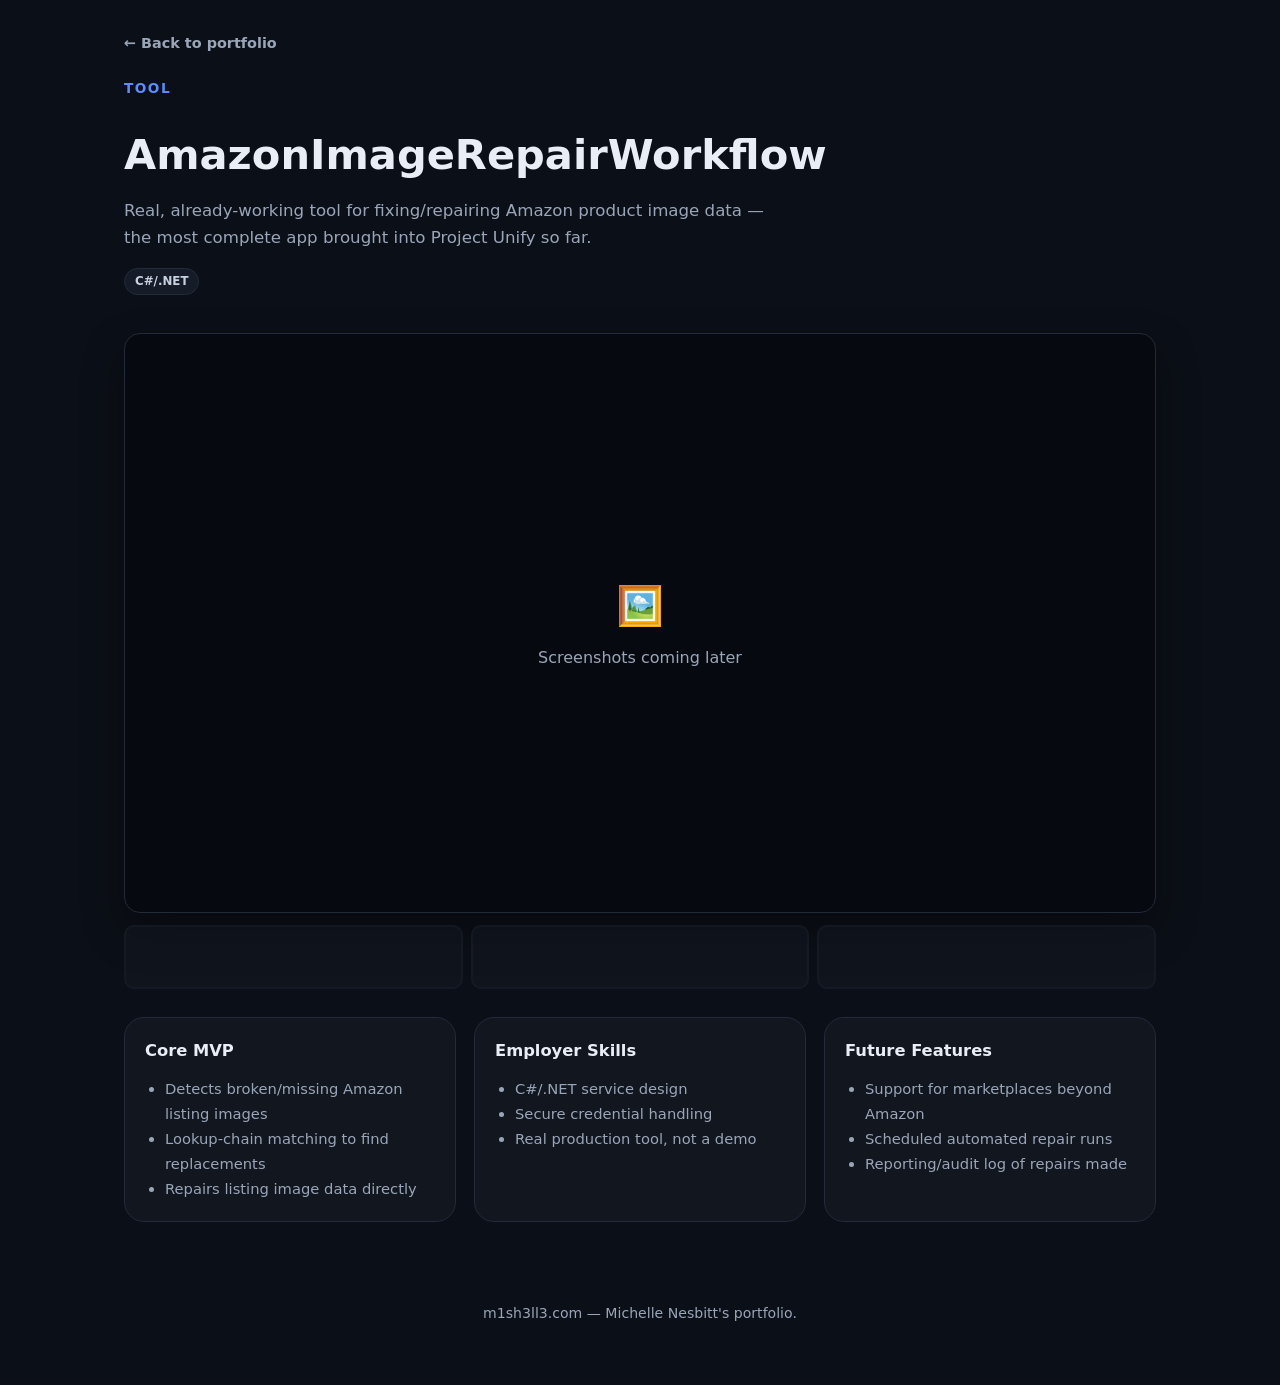
==== apps/amazonimagerepairworkflow.html @ 25e80e15 "Add portfolio site" ====
<!DOCTYPE html>
<html lang="en">
<head>
<meta charset="UTF-8" />
<meta name="viewport" content="width=device-width, initial-scale=1" />
<title>AmazonImageRepairWorkflow — Michelle Nesbitt</title>
<link rel="stylesheet" href="../styles.css" />
</head>
<body>
<main id="main" style="padding-bottom:40px;">
  <a class="back-link" href="../index.html#work">← Back to portfolio</a>
  <section class="detail-hero">
    <span class="hero-eyebrow">Tool</span>
    <h1>AmazonImageRepairWorkflow</h1>
    <p class="lead">Real, already-working tool for fixing/repairing Amazon product image data — the most complete app brought into Project Unify so far.</p>
    <div class="card-badges">
      <span class="card-badge">C#/.NET</span>
    </div>
  </section>

  <div class="detail-slideshow">
    <div class="detail-placeholder"><span class="icon">🖼️</span><span>Screenshots coming later</span></div>
  </div>
  <div class="detail-thumbs">
    <button type="button" disabled style="opacity:.4;cursor:default;"></button>
    <button type="button" disabled style="opacity:.4;cursor:default;"></button>
    <button type="button" disabled style="opacity:.4;cursor:default;"></button>
  </div>

  <div class="sections">
    <div class="section-card">
      <h3>Core MVP</h3>
      <ul>
        <li>Detects broken/missing Amazon listing images</li>
        <li>Lookup-chain matching to find replacements</li>
        <li>Repairs listing image data directly</li>
      </ul>
    </div>
    <div class="section-card">
      <h3>Employer Skills</h3>
      <ul>
        <li>C#/.NET service design</li>
        <li>Secure credential handling</li>
        <li>Real production tool, not a demo</li>
      </ul>
    </div>
    <div class="section-card">
      <h3>Future Features</h3>
      <ul>
        <li>Support for marketplaces beyond Amazon</li>
        <li>Scheduled automated repair runs</li>
        <li>Reporting/audit log of repairs made</li>
      </ul>
    </div>
  </div>
</main>
<footer>m1sh3ll3.com — Michelle Nesbitt's portfolio.</footer>
<script src="../script.js"></script>
</body>
</html>
---- styles.css ----
:root {
  --bg: #0b0f17;
  --paper: #11161f;
  --paper-soft: #161c27;
  --ink: #e8edf6;
  --muted: #9aa6b8;
  --line: #232b3a;
  --accent: #5b8cff;
  --accent-soft: rgba(91, 140, 255, 0.12);
  --accent-line: rgba(91, 140, 255, 0.35);
  --success: #34d399;
  --warning: #f59e0b;
  --shadow: 0 18px 40px rgba(0,0,0,0.35);
  --radius: 16px;
}

* { box-sizing: border-box; }
html { scroll-behavior: smooth; }
body {
  margin: 0;
  background: var(--bg);
  color: var(--ink);
  font-family: "Segoe UI", system-ui, Arial, sans-serif;
  line-height: 1.6;
}

a { color: var(--accent); }

.skip-link {
  position: absolute; left: -999px; top: 0;
  background: var(--accent); color: #fff; padding: 10px 16px; border-radius: 8px; z-index: 100;
}
.skip-link:focus { left: 12px; top: 12px; }

:focus-visible { outline: 2px solid var(--accent); outline-offset: 3px; }

/* ---------- Nav ---------- */
header.nav {
  position: sticky; top: 0; z-index: 20;
  background: rgba(11, 15, 23, 0.85);
  backdrop-filter: blur(10px);
  border-bottom: 1px solid var(--line);
}
.nav-inner {
  max-width: 1080px; margin: 0 auto;
  display: flex; align-items: center; justify-content: space-between;
  padding: 14px 24px;
}
.nav-logo { font-weight: 800; color: var(--ink); text-decoration: none; letter-spacing: 0.5px; }
.nav-logo span { color: var(--accent); }
.nav-links { display: flex; gap: 22px; list-style: none; margin: 0; padding: 0; }
.nav-links a { color: var(--muted); text-decoration: none; font-weight: 600; font-size: 0.92rem; }
.nav-links a:hover { color: var(--ink); }
.nav-cta {
  background: var(--accent); color: #fff; padding: 8px 16px; border-radius: 999px;
  font-weight: 700; font-size: 0.88rem; text-decoration: none;
}
.nav-toggle { display: none; }

/* ---------- Hero ---------- */
main { max-width: 1080px; margin: 0 auto; padding: 0 24px; }

.hero {
  padding: 90px 0 70px;
  display: grid;
  grid-template-columns: 1.3fr 1fr;
  gap: 40px;
  align-items: center;
}
.hero-eyebrow {
  display: inline-block; color: var(--accent); font-weight: 700; font-size: 0.85rem;
  letter-spacing: 1.5px; text-transform: uppercase; margin-bottom: 14px;
}
.hero h1 { font-size: clamp(2.2rem, 5vw, 3.4rem); margin: 0 0 14px; line-height: 1.1; }
.hero h1 .accent { color: var(--accent); }
.hero p.lead { color: var(--muted); font-size: 1.08rem; max-width: 520px; margin: 0 0 26px; }
.hero-actions { display: flex; gap: 12px; flex-wrap: wrap; }
.btn {
  display: inline-flex; align-items: center; gap: 8px;
  padding: 11px 20px; border-radius: 10px; font-weight: 700; font-size: 0.92rem;
  text-decoration: none; border: 1px solid transparent;
}
.btn-primary { background: var(--accent); color: #fff; }
.btn-primary:hover { background: #4877e6; }
.btn-secondary { background: transparent; color: var(--ink); border-color: var(--line); }
.btn-secondary:hover { border-color: var(--accent); color: var(--accent); }

.hero-card {
  background: var(--paper); border: 1px solid var(--line); border-radius: var(--radius);
  padding: 22px; box-shadow: var(--shadow);
}
.hero-card dl { margin: 0; display: grid; gap: 14px; }
.hero-card dt { font-size: 0.78rem; color: var(--muted); text-transform: uppercase; letter-spacing: 0.6px; margin-bottom: 2px; }
.hero-card dd { margin: 0; font-weight: 650; }

/* ---------- Section shell ---------- */
section { padding: 60px 0; border-top: 1px solid var(--line); }
section:first-of-type { border-top: none; }
.section-head { margin-bottom: 28px; }
.section-eyebrow { color: var(--accent); font-weight: 700; font-size: 0.8rem; letter-spacing: 1.2px; text-transform: uppercase; }
.section-head h2 { margin: 6px 0 8px; font-size: 1.7rem; }
.section-head p { color: var(--muted); margin: 0; max-width: 620px; }

/* ---------- About ---------- */
.about-grid { display: grid; grid-template-columns: repeat(2, 1fr); gap: 14px; }
.about-item {
  background: var(--paper); border: 1px solid var(--line); border-radius: 12px; padding: 16px 18px;
}
.about-item strong { display: block; color: var(--ink); margin-bottom: 4px; }
.about-item span { color: var(--muted); font-size: 0.92rem; }

/* ---------- Experience timeline ---------- */
.timeline { display: grid; gap: 18px; }
.job {
  background: var(--paper); border: 1px solid var(--line); border-left: 3px solid var(--accent);
  border-radius: 12px; padding: 18px 22px;
}
.job-head { display: flex; justify-content: space-between; align-items: baseline; gap: 12px; flex-wrap: wrap; }
.job h3 { margin: 0; font-size: 1.08rem; }
.job-period { color: var(--accent); font-size: 0.85rem; font-weight: 700; }
.job-role { color: var(--muted); font-size: 0.92rem; margin: 2px 0 10px; }
.job ul { margin: 0; padding-left: 20px; color: #c7d0de; }
.job li { margin: 4px 0; }

/* ---------- Skills ---------- */
.skill-row { display: flex; flex-wrap: wrap; gap: 10px; }
.skill {
  background: var(--accent-soft); border: 1px solid var(--accent-line); color: var(--accent);
  border-radius: 999px; padding: 7px 16px; font-size: 0.88rem; font-weight: 650;
}

/* ---------- Project grid ---------- */
.project-grid { display: grid; grid-template-columns: repeat(auto-fit, minmax(300px, 1fr)); gap: 22px; }
.card {
  background: var(--paper); border: 1px solid var(--line); border-radius: var(--radius);
  overflow: hidden; display: flex; flex-direction: column;
  transition: transform 0.18s ease, border-color 0.18s ease;
}
.card:hover { transform: translateY(-4px); border-color: var(--accent-line); }
.card-title { padding: 16px 20px 0; }
.card-title h3 { margin: 0; font-size: 1.05rem; color: var(--ink); }
.card-media {
  position: relative; aspect-ratio: 16/10; background: #060a10; overflow: hidden;
  margin-top: 10px;
}
.card-media img {
  position: absolute; inset: 0; width: 100%; height: 100%; object-fit: contain;
  opacity: 0; transition: opacity 0.25s ease;
}
.card-media img.active { opacity: 1; }
.card-thumbs { display: flex; gap: 6px; padding: 8px; background: var(--paper-soft); }
.card-thumbs button {
  flex: 1; height: 30px; border-radius: 6px; border: 2px solid var(--line);
  background-size: cover; background-position: center; cursor: pointer; padding: 0;
}
.card-thumbs button.active, .card-thumbs button:hover { border-color: var(--accent); }
.card-thumbs button:focus-visible { outline: 2px solid var(--accent); outline-offset: 2px; }
.card-body { padding: 18px 20px 20px; flex: 1; display: flex; flex-direction: column; }
.card-body h3 { margin: 0 0 8px; font-size: 1.05rem; }
.card-body p { color: var(--muted); font-size: 0.92rem; margin: 0 0 12px; flex: 1; }
.card-badges { display: flex; flex-wrap: wrap; gap: 6px; margin-bottom: 8px; }
.card-badge { background: var(--paper-soft); border: 1px solid var(--line); color: #c7d0de; border-radius: 999px; padding: 3px 10px; font-size: 0.74rem; font-weight: 600; }
.ai-note { display: flex; align-items: center; gap: 6px; font-size: 0.8rem; color: var(--success); margin-top: 4px; }
.ai-note::before { content: "✓"; font-weight: 800; }

.coming-later { font-size: 0.78rem; color: var(--muted); font-style: italic; margin: 4px 0 0; }
.card-footer { display: flex; justify-content: flex-end; padding: 0 20px 18px; }
.card-link {
  font-weight: 700; font-size: 0.86rem; text-decoration: none; color: var(--accent);
  display: inline-flex; align-items: center; gap: 4px;
}
.card-link:hover { text-decoration: underline; }

/* ---------- Disclosure / footer ---------- */
.disclosure {
  background: rgba(245, 158, 11, 0.08); border: 1px solid rgba(245, 158, 11, 0.3);
  border-left: 4px solid var(--warning); border-radius: 12px; padding: 16px 20px;
  color: #fbd38d; font-size: 0.88rem;
}
footer { text-align: center; color: var(--muted); padding: 40px 0 60px; font-size: 0.88rem; }

@media (max-width: 860px) {
  .hero { grid-template-columns: 1fr; padding-top: 50px; }
  .about-grid { grid-template-columns: 1fr; }
  .nav-links { display: none; }
}

/* ---------- App detail pages ---------- */
.back-link { display: inline-flex; align-items: center; gap: 6px; font-weight: 700; font-size: 0.9rem; text-decoration: none; color: var(--muted); margin: 32px 0 10px; }
.back-link:hover { color: var(--accent); }

.detail-hero { padding: 10px 0 30px; }
.detail-hero h1 { font-size: clamp(1.8rem, 4vw, 2.6rem); margin: 8px 0 10px; }
.detail-hero p.lead { color: var(--muted); font-size: 1.04rem; max-width: 640px; margin: 0 0 16px; }

.detail-slideshow {
  position: relative; width: 100%; aspect-ratio: 16/9; margin: 0 0 12px;
  border-radius: var(--radius); overflow: hidden; border: 1px solid var(--line);
  box-shadow: var(--shadow); background: #060a10;
}
.detail-slideshow img {
  position: absolute; inset: 0; width: 100%; height: 100%; object-fit: contain;
  opacity: 0; transition: opacity 0.25s ease;
}
.detail-slideshow img.active { opacity: 1; }
.detail-placeholder {
  position: absolute; inset: 0; display: flex; align-items: center; justify-content: center;
  flex-direction: column; gap: 8px; color: var(--muted);
}
.detail-placeholder .icon { font-size: 2.4rem; }
.detail-thumbs { display: flex; gap: 8px; margin-bottom: 28px; }
.detail-thumbs button {
  flex: 1; height: 64px; border-radius: 10px; border: 2px solid var(--line);
  background-size: cover; background-position: center; cursor: pointer; padding: 0; background-color: var(--paper-soft);
}
.detail-thumbs button.active, .detail-thumbs button:hover { border-color: var(--accent); }

.mockup-frame {
  background: #dbe4f0; border-radius: 28px; padding: 14px;
  box-shadow: 0 30px 70px rgba(0,0,0,0.45); border: 1px solid #c7d2e3;
  margin-bottom: 28px; overflow: auto;
}
.mockup-frame img { width: 100%; border-radius: 18px; display: block; }

/* ---------- Detail page footer sections (Core MVP / Employer Skills / Future Features) ---------- */
.sections { display: grid; gap: 18px; grid-template-columns: repeat(3, minmax(0, 1fr)); margin-top: 10px; }
.section-card {
  background: var(--paper); border: 1px solid var(--line); border-radius: 20px; padding: 20px;
}
.section-card h3 { margin: 0 0 12px; font-size: 1.02rem; color: var(--ink); }
.section-card ul { color: var(--muted); line-height: 1.7; padding-left: 20px; margin: 0; font-size: 0.92rem; }

@media (max-width: 860px) {
  .sections { grid-template-columns: 1fr; }
}
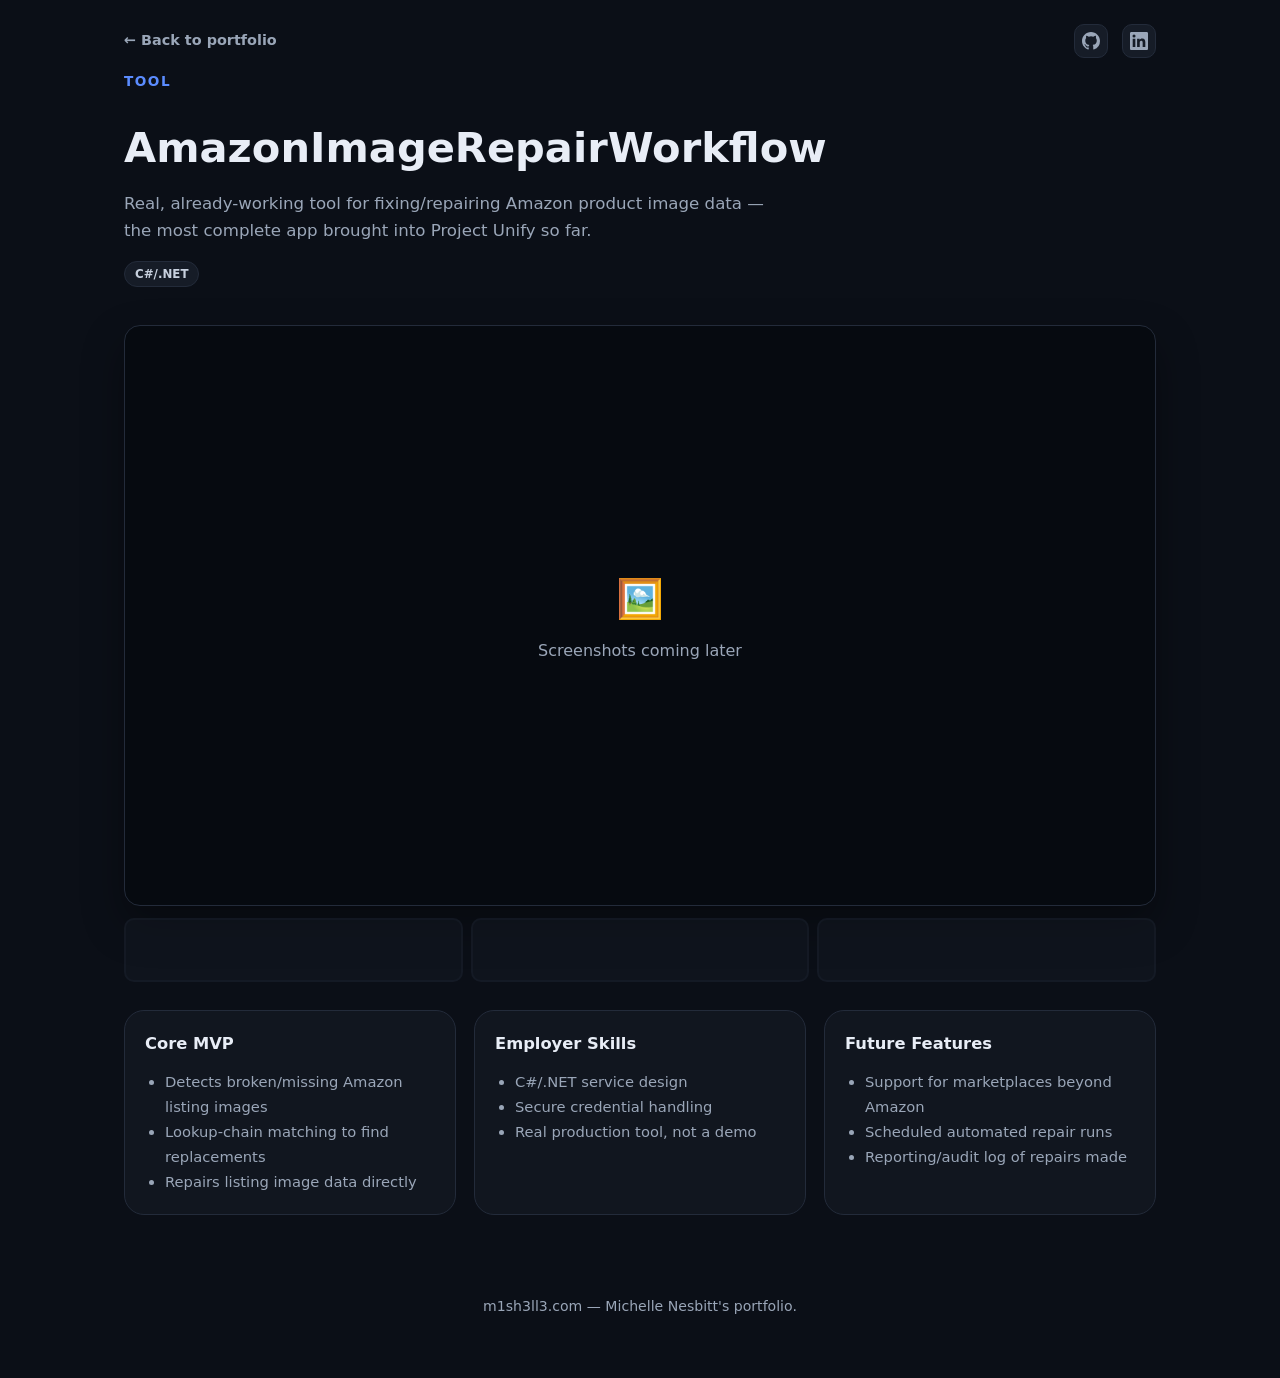
==== commit 5ae01031: "Add GitHub/LinkedIn social links to homepage nav and detail page top bars" ====
--- a/apps/amazonimagerepairworkflow.html
+++ b/apps/amazonimagerepairworkflow.html
@@ -8,7 +8,13 @@
 </head>
 <body>
 <main id="main" style="padding-bottom:40px;">
-  <a class="back-link" href="../index.html#work">← Back to portfolio</a>
+  <div class="detail-topbar">
+    <a class="back-link" href="../index.html#work">← Back to portfolio</a>
+    <div class="social-links">
+      <a href="https://github.com/m1sh3ll" target="_blank" rel="noopener" aria-label="GitHub"><svg viewBox="0 0 16 16"><path d="M8 0C3.58 0 0 3.58 0 8c0 3.54 2.29 6.53 5.47 7.59.4.07.55-.17.55-.38 0-.19-.01-.82-.01-1.49-2.01.37-2.53-.49-2.69-.94-.09-.23-.48-.94-.82-1.13-.28-.15-.68-.52-.01-.53.63-.01 1.08.58 1.23.82.72 1.21 1.87.87 2.33.66.07-.52.28-.87.51-1.07-1.78-.2-3.64-.89-3.64-3.95 0-.87.31-1.59.82-2.15-.08-.2-.36-1.02.08-2.12 0 0 .67-.21 2.2.82a7.6 7.6 0 0 1 4 0c1.53-1.04 2.2-.82 2.2-.82.44 1.1.16 1.92.08 2.12.51.56.82 1.27.82 2.15 0 3.07-1.87 3.75-3.65 3.95.29.25.54.73.54 1.48 0 1.07-.01 1.93-.01 2.2 0 .21.15.46.55.38A8.01 8.01 0 0 0 16 8c0-4.42-3.58-8-8-8Z"/></svg></a>
+      <a href="https://www.linkedin.com/in/m1sh3ll3/" target="_blank" rel="noopener" aria-label="LinkedIn"><svg viewBox="0 0 16 16"><path d="M14.82 0H1.18C.53 0 0 .53 0 1.18v13.64C0 15.47.53 16 1.18 16h13.64c.65 0 1.18-.53 1.18-1.18V1.18C16 .53 15.47 0 14.82 0ZM4.75 13.4H2.4V6h2.35v7.4ZM3.58 4.98a1.36 1.36 0 1 1 0-2.72 1.36 1.36 0 0 1 0 2.72ZM13.6 13.4h-2.35V9.8c0-.86-.02-1.96-1.2-1.96-1.2 0-1.39.94-1.39 1.9v3.66H6.31V6h2.26v1.01h.03c.31-.59 1.08-1.21 2.22-1.21 2.37 0 2.81 1.56 2.81 3.59v3.99Z"/></svg></a>
+    </div>
+  </div>
   <section class="detail-hero">
     <span class="hero-eyebrow">Tool</span>
     <h1>AmazonImageRepairWorkflow</h1>
--- a/styles.css
+++ b/styles.css
@@ -57,6 +57,19 @@
 }
 .nav-toggle { display: none; }
 
+.social-links { display: flex; align-items: center; gap: 14px; }
+.social-links a {
+  display: inline-flex; align-items: center; justify-content: center;
+  width: 34px; height: 34px; border-radius: 10px;
+  color: var(--muted); border: 1px solid var(--line); background: var(--paper-soft, var(--paper));
+  transition: color 0.15s ease, border-color 0.15s ease;
+}
+.social-links a:hover { color: var(--accent); border-color: var(--accent-line); }
+.social-links svg { width: 18px; height: 18px; fill: currentColor; }
+
+.detail-topbar { display: flex; align-items: center; justify-content: space-between; margin: 24px 0 0; }
+.detail-topbar .back-link { margin: 0; }
+
 /* ---------- Hero ---------- */
 main { max-width: 1080px; margin: 0 auto; padding: 0 24px; }
 
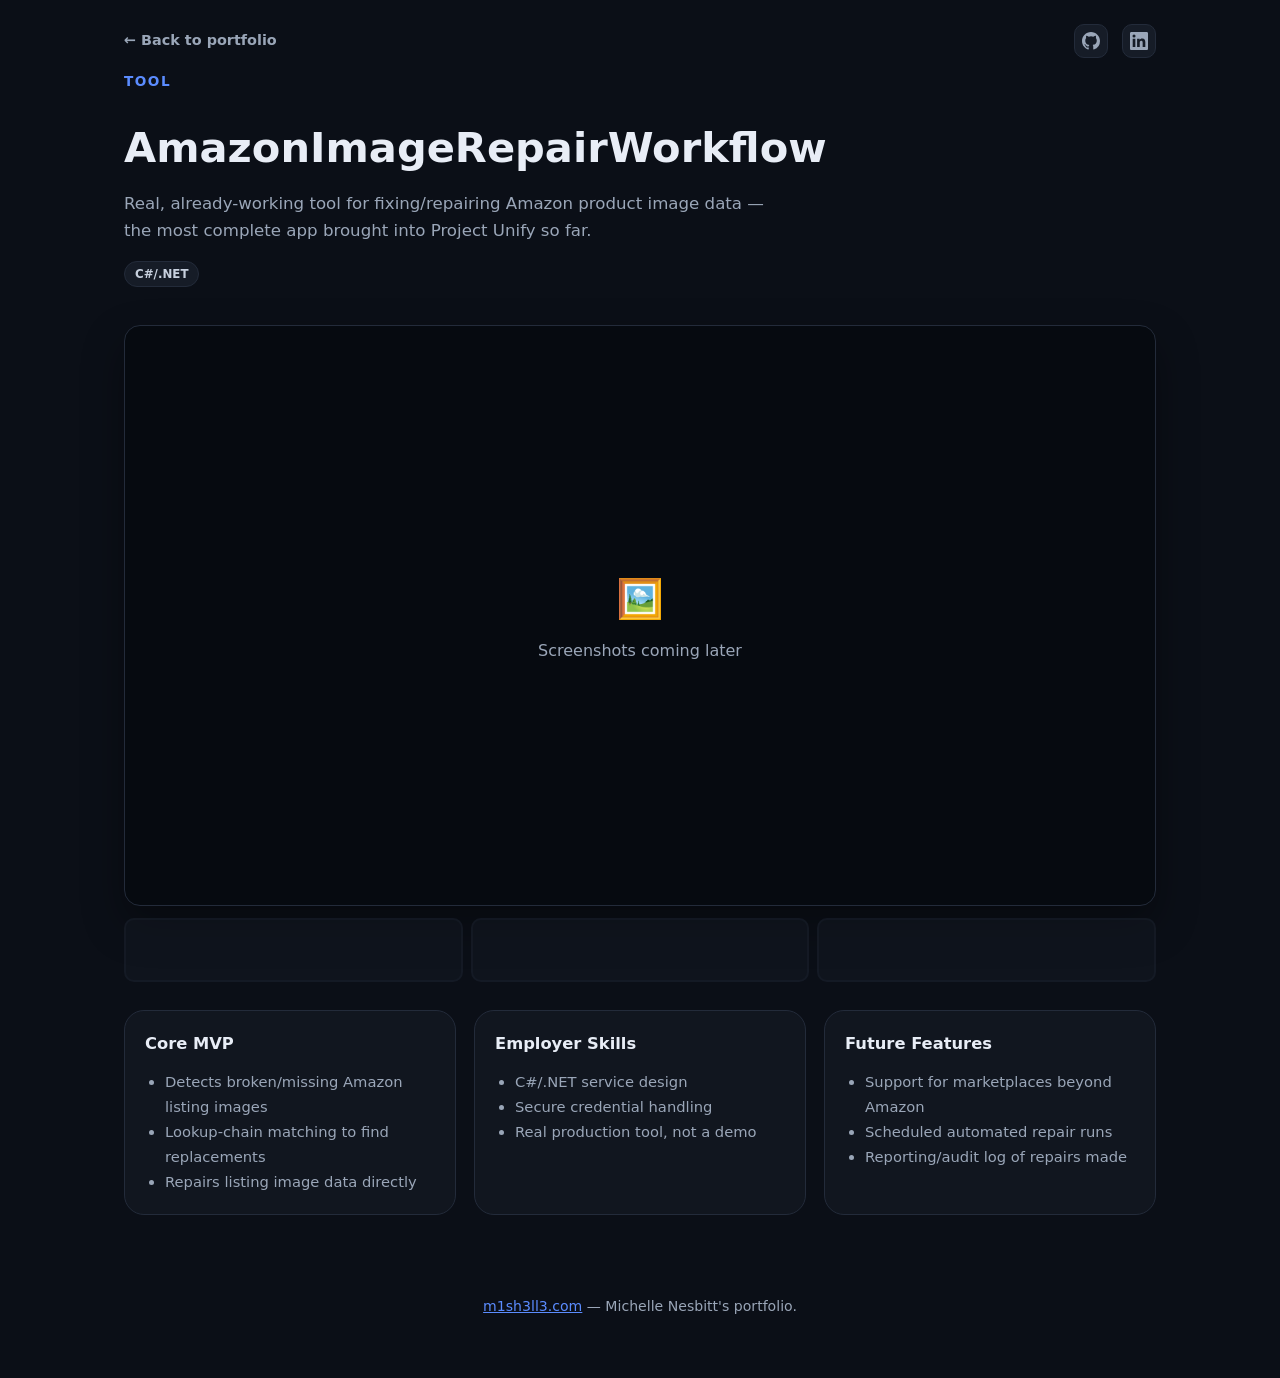
==== commit ac20498e: "Link m1sh3ll3.com text in footers to the live custom domain" ====
--- a/apps/amazonimagerepairworkflow.html
+++ b/apps/amazonimagerepairworkflow.html
@@ -60,7 +60,7 @@
     </div>
   </div>
 </main>
-<footer>m1sh3ll3.com — Michelle Nesbitt's portfolio.</footer>
+<footer><a href="https://m1sh3ll3.com/" target="_blank" rel="noopener">m1sh3ll3.com</a> — Michelle Nesbitt's portfolio.</footer>
 <script src="../script.js"></script>
 </body>
 </html>
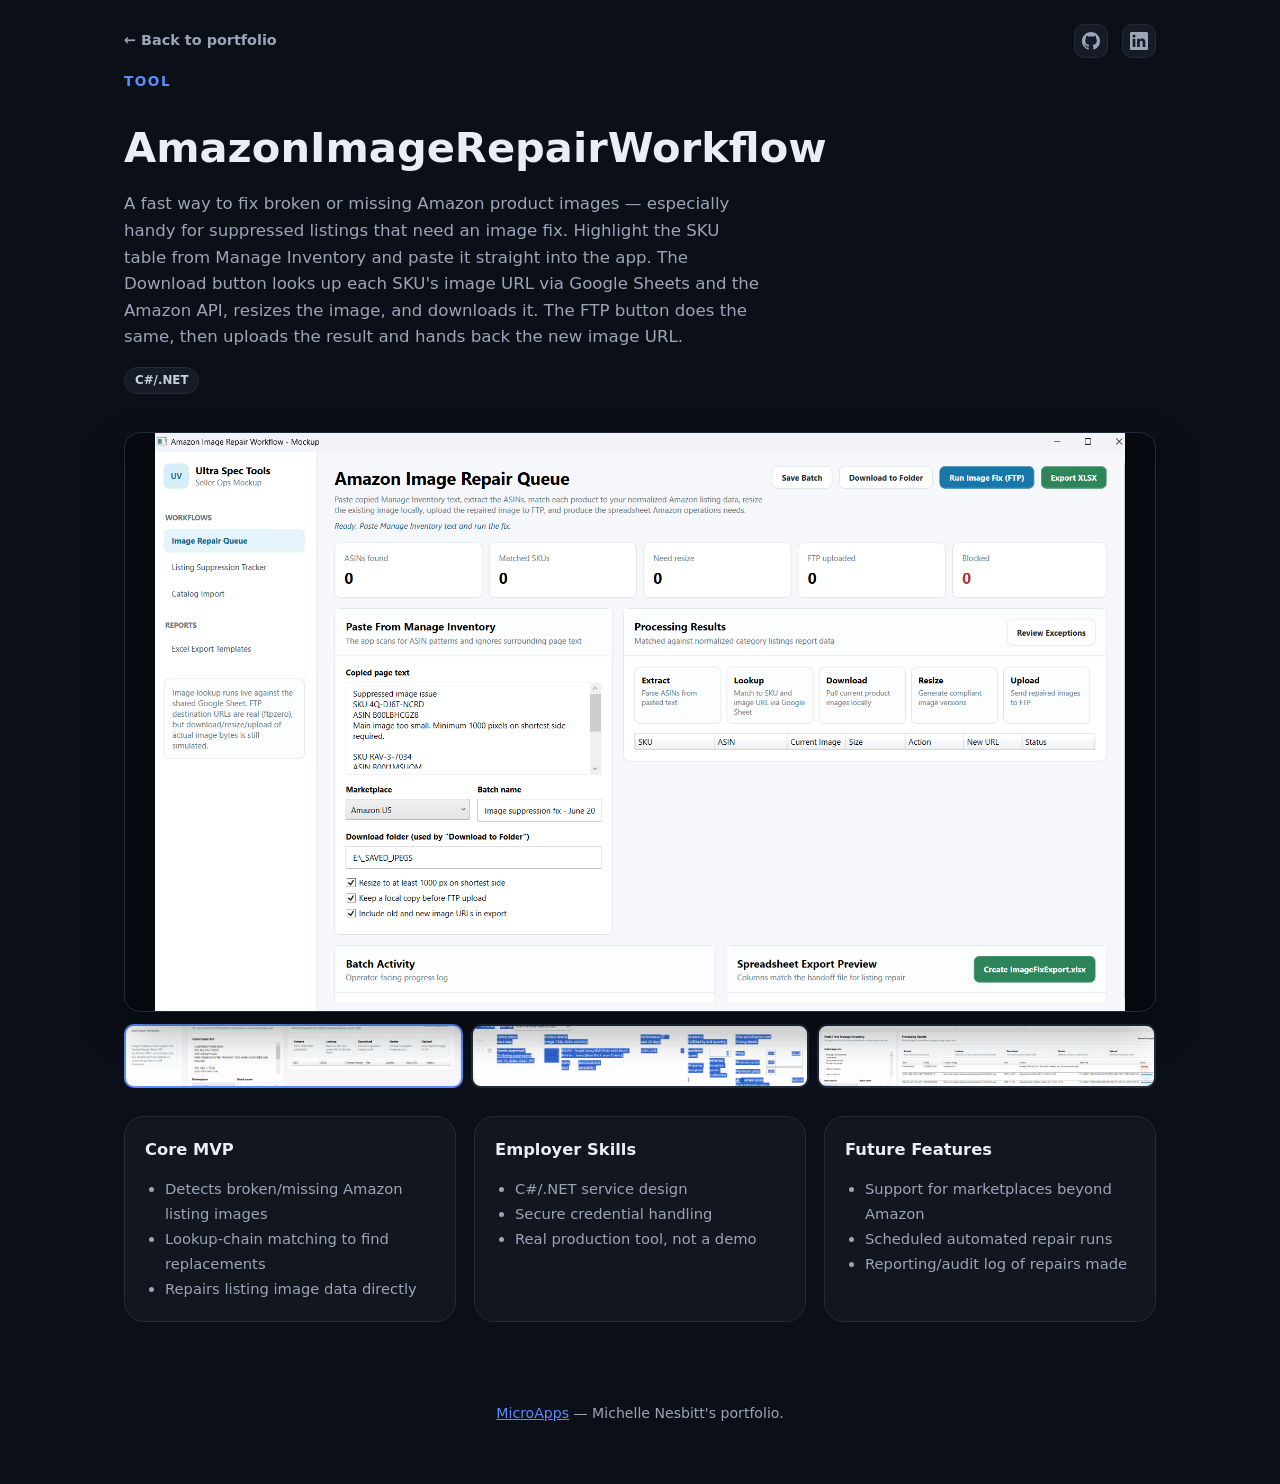
==== commit 2d097e92: "Add real screenshots, rewrite descriptions, add AmazonListingNormalizer.App and MarketplaceUtilityHu" ====
--- a/apps/amazonimagerepairworkflow.html
+++ b/apps/amazonimagerepairworkflow.html
@@ -4,6 +4,7 @@
 <meta charset="UTF-8" />
 <meta name="viewport" content="width=device-width, initial-scale=1" />
 <title>AmazonImageRepairWorkflow — Michelle Nesbitt</title>
+<link rel="icon" href="../favicon.svg" type="image/svg+xml" />
 <link rel="stylesheet" href="../styles.css" />
 </head>
 <body>
@@ -18,19 +19,21 @@
   <section class="detail-hero">
     <span class="hero-eyebrow">Tool</span>
     <h1>AmazonImageRepairWorkflow</h1>
-    <p class="lead">Real, already-working tool for fixing/repairing Amazon product image data — the most complete app brought into Project Unify so far.</p>
+    <p class="lead">A fast way to fix broken or missing Amazon product images — especially handy for suppressed listings that need an image fix. Highlight the SKU table from Manage Inventory and paste it straight into the app. The Download button looks up each SKU's image URL via Google Sheets and the Amazon API, resizes the image, and downloads it. The FTP button does the same, then uploads the result and hands back the new image URL.</p>
     <div class="card-badges">
       <span class="card-badge">C#/.NET</span>
     </div>
   </section>
 
-  <div class="detail-slideshow">
-    <div class="detail-placeholder"><span class="icon">🖼️</span><span>Screenshots coming later</span></div>
+  <div class="detail-slideshow" data-slideshow="detail">
+    <img id="detailSlide1" class="active" src="../images/AmazonImageRepairWorkflow-Screenshot1.png" alt="AmazonImageRepairWorkflow main screen" />
+    <img id="detailSlide2" src="../images/AmazonImageRepairWorkflow-Screenshot2.png" alt="AmazonImageRepairWorkflow in use" />
+    <img id="detailSlide3" src="../images/AmazonImageRepairWorkflow-Screenshot3.png" alt="AmazonImageRepairWorkflow in use" />
   </div>
-  <div class="detail-thumbs">
-    <button type="button" disabled style="opacity:.4;cursor:default;"></button>
-    <button type="button" disabled style="opacity:.4;cursor:default;"></button>
-    <button type="button" disabled style="opacity:.4;cursor:default;"></button>
+  <div class="detail-thumbs" data-thumbs="detail">
+    <button type="button" class="active" data-slide="detailSlide1" style="background-image:url('../images/AmazonImageRepairWorkflow-Screenshot1.png')" aria-label="Show screenshot 1"></button>
+    <button type="button" data-slide="detailSlide2" style="background-image:url('../images/AmazonImageRepairWorkflow-Screenshot2.png')" aria-label="Show screenshot 2"></button>
+    <button type="button" data-slide="detailSlide3" style="background-image:url('../images/AmazonImageRepairWorkflow-Screenshot3.png')" aria-label="Show screenshot 3"></button>
   </div>
 
   <div class="sections">
@@ -60,7 +63,7 @@
     </div>
   </div>
 </main>
-<footer><a href="https://m1sh3ll3.com/" target="_blank" rel="noopener">m1sh3ll3.com</a> — Michelle Nesbitt's portfolio.</footer>
+<footer><a href="https://m1sh3ll.github.io/" target="_blank" rel="noopener">MicroApps</a> — Michelle Nesbitt's portfolio.</footer>
 <script src="../script.js"></script>
 </body>
 </html>
--- a/styles.css
+++ b/styles.css
@@ -46,8 +46,14 @@
   display: flex; align-items: center; justify-content: space-between;
   padding: 14px 24px;
 }
-.nav-logo { font-weight: 800; color: var(--ink); text-decoration: none; letter-spacing: 0.5px; }
+.nav-logo { display: inline-flex; align-items: center; gap: 8px; font-weight: 800; color: var(--ink); text-decoration: none; letter-spacing: 0.5px; }
 .nav-logo span { color: var(--accent); }
+.brand-mark {
+  display: inline-flex; align-items: center; justify-content: center;
+  width: 30px; height: 30px; border-radius: 9px; background: var(--paper-soft);
+  border: 1px solid var(--line); color: var(--accent);
+  font-family: Consolas, monospace; font-weight: 800; font-size: 0.95rem;
+}
 .nav-links { display: flex; gap: 22px; list-style: none; margin: 0; padding: 0; }
 .nav-links a { color: var(--muted); text-decoration: none; font-weight: 600; font-size: 0.92rem; }
 .nav-links a:hover { color: var(--ink); }
@@ -177,7 +183,7 @@
 .ai-note::before { content: "✓"; font-weight: 800; }
 
 .coming-later { font-size: 0.78rem; color: var(--muted); font-style: italic; margin: 4px 0 0; }
-.card-footer { display: flex; justify-content: flex-end; padding: 0 20px 18px; }
+.card-footer { display: flex; justify-content: flex-end; gap: 14px; padding: 0 20px 18px; }
 .card-link {
   font-weight: 700; font-size: 0.86rem; text-decoration: none; color: var(--accent);
   display: inline-flex; align-items: center; gap: 4px;
